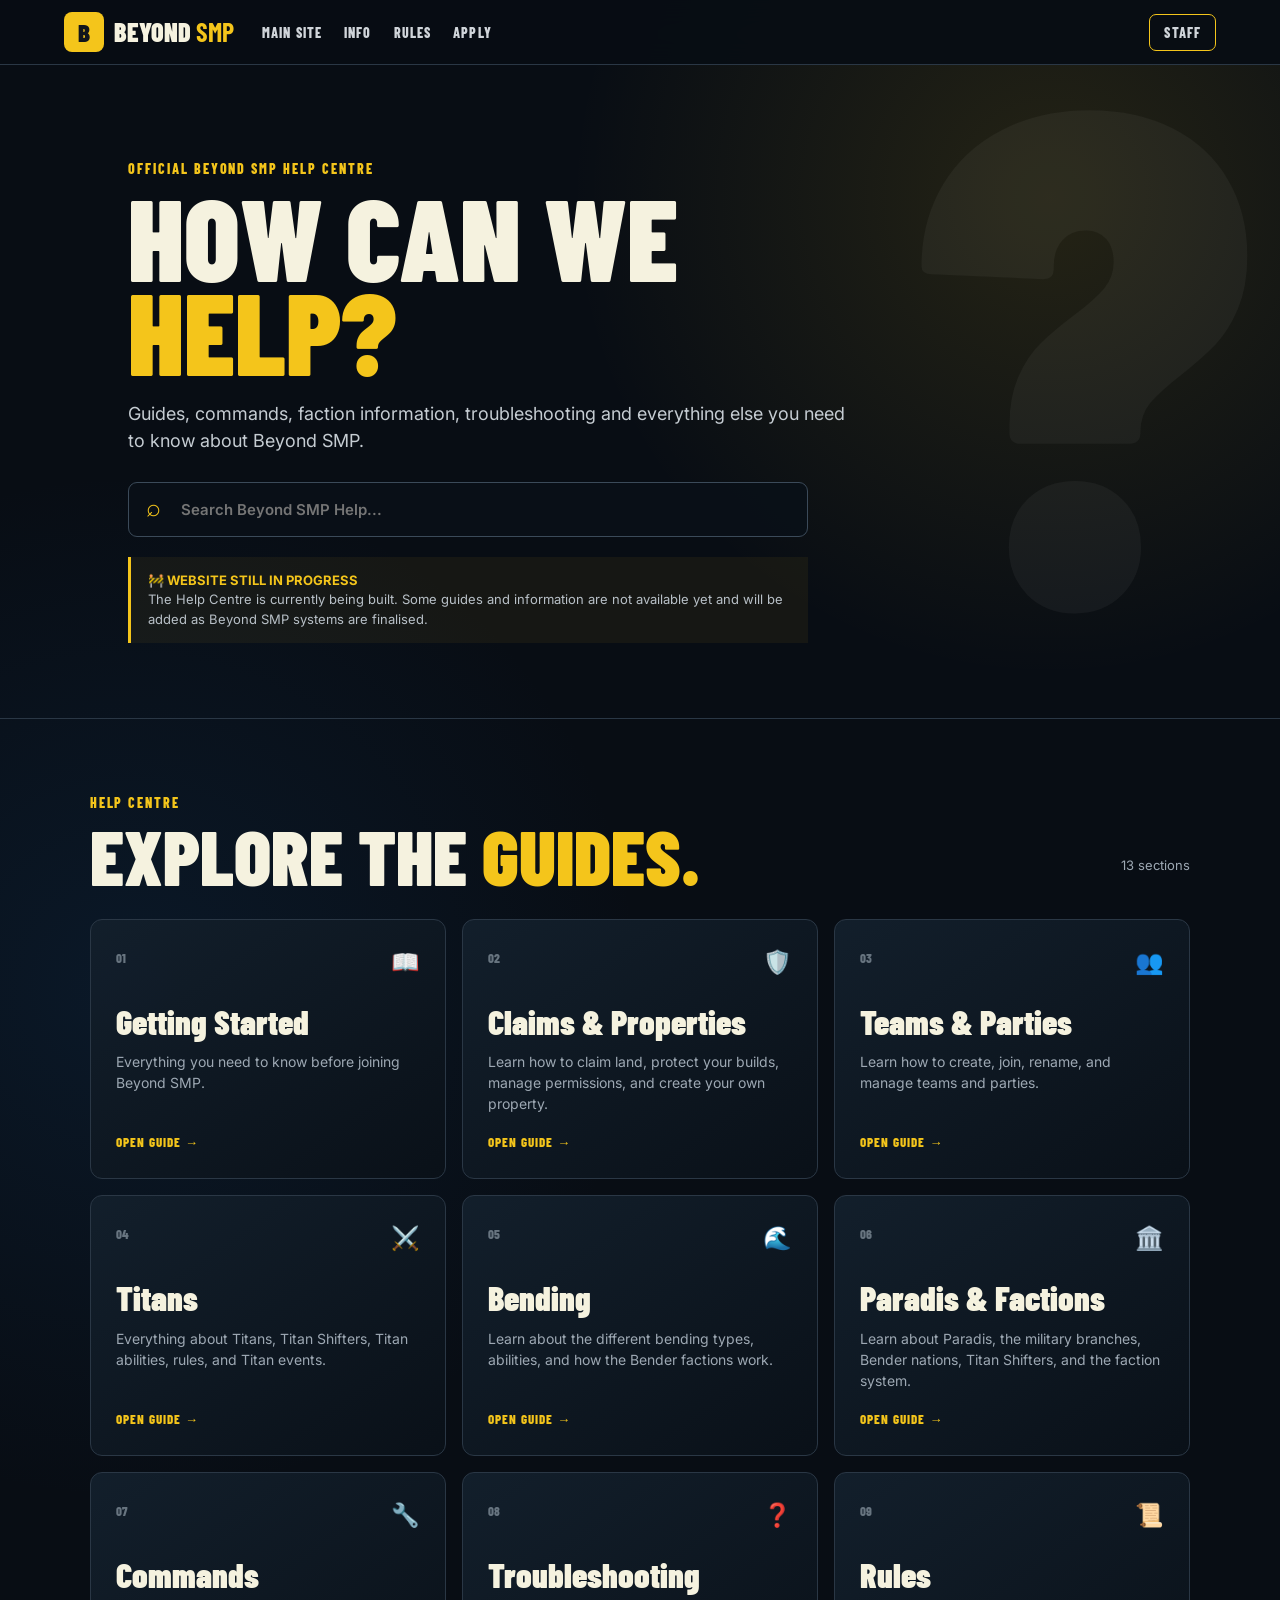
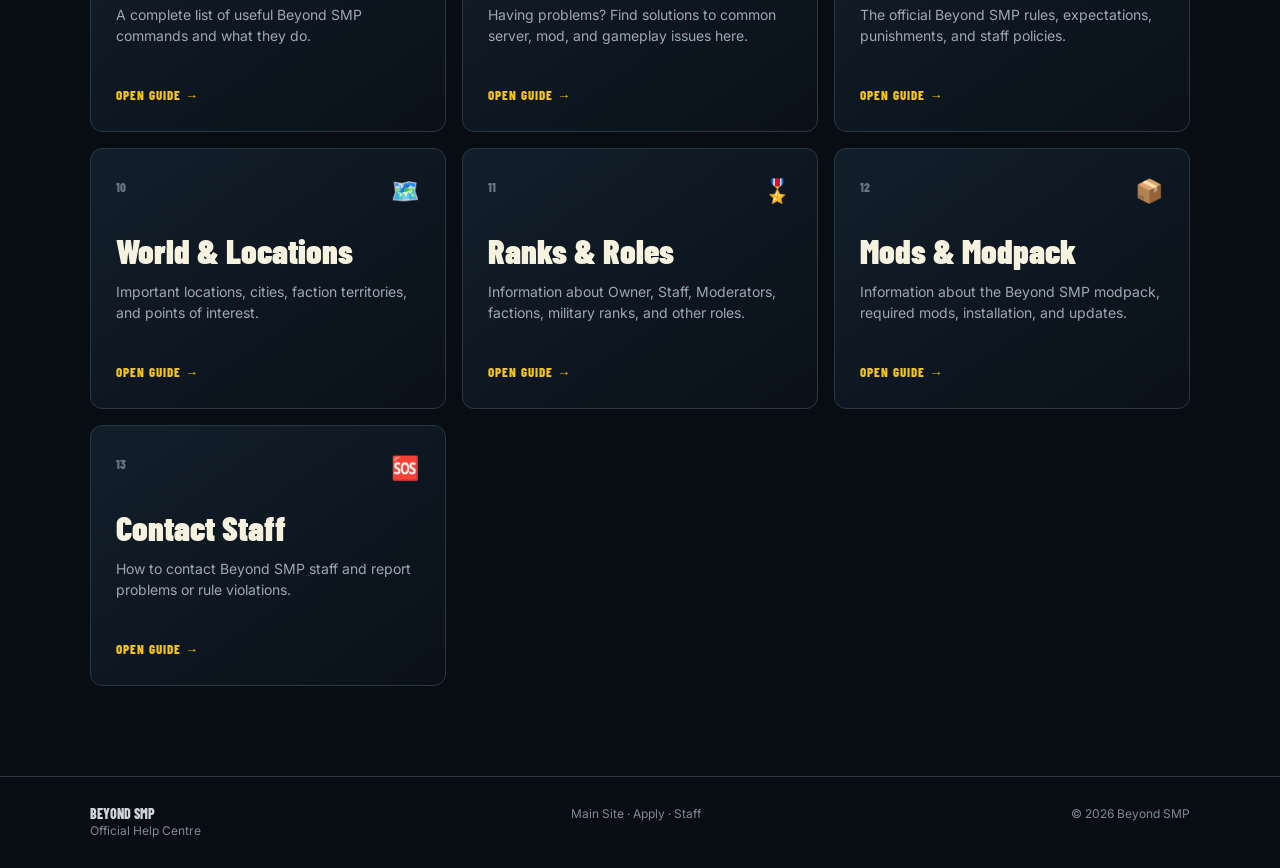
==== index.html @ e47d1566 "v1" ====
<!doctype html><html lang="en"><head>
<meta charset="utf-8"><meta name="viewport" content="width=device-width,initial-scale=1">
<meta name="theme-color" content="#080d14"><title>Help Centre — Beyond SMP</title>
<link rel="stylesheet" href="style.css"></head><body>
<header class="site-header"><a class="brand" href="https://beyond-smp.com"><span class="mark">B</span><span>BEYOND <b>SMP</b></span></a>
<nav><a href="https://beyond-smp.com">MAIN SITE</a><a href="https://info.beyond-smp.com">INFO</a><a href="https://rules.beyond-smp.com">RULES</a><a href="https://apply.beyond-smp.com">APPLY</a></nav>
<a class="staff" href="https://staff.beyond-smp.com">STAFF</a></header>
<main>
<section class="hero"><div class="hero-content"><p class="eyebrow">OFFICIAL BEYOND SMP HELP CENTRE</p>
<h1>HOW CAN WE<br><span>HELP?</span></h1>
<p class="lead">Guides, commands, faction information, troubleshooting and everything else you need to know about Beyond SMP.</p>
<div class="search"><span>⌕</span><input id="search" type="search" placeholder="Search Beyond SMP Help..."></div>
<div class="notice"><b>🚧 WEBSITE STILL IN PROGRESS</b><br>The Help Centre is currently being built. Some guides and information are not available yet and will be added as Beyond SMP systems are finalised.</div>
</div></section>
<section class="categories"><div class="section-head"><div><p class="eyebrow">HELP CENTRE</p><h2>EXPLORE THE <span>GUIDES.</span></h2></div><p id="count">13 sections</p></div>
<div class="grid" id="grid"><a class="card" data-search="getting started joining setup getting started" href="getting-started.html"><span class="num">01</span><span class="icon">📖</span><h3>Getting Started</h3><p>Everything you need to know before joining Beyond SMP.</p><strong>OPEN GUIDE →</strong></a><a class="card" data-search="claims properties land builds permissions claims & properties" href="claims-properties.html"><span class="num">02</span><span class="icon">🛡️</span><h3>Claims & Properties</h3><p>Learn how to claim land, protect your builds, manage permissions, and create your own property.</p><strong>OPEN GUIDE →</strong></a><a class="card" data-search="teams parties create join rename teams & parties" href="teams-parties.html"><span class="num">03</span><span class="icon">👥</span><h3>Teams & Parties</h3><p>Learn how to create, join, rename, and manage teams and parties.</p><strong>OPEN GUIDE →</strong></a><a class="card" data-search="titans shifters abilities events titans" href="titans.html"><span class="num">04</span><span class="icon">⚔️</span><h3>Titans</h3><p>Everything about Titans, Titan Shifters, Titan abilities, rules, and Titan events.</p><strong>OPEN GUIDE →</strong></a><a class="card" data-search="bending elements abilities factions bending" href="bending.html"><span class="num">05</span><span class="icon">🌊</span><h3>Bending</h3><p>Learn about the different bending types, abilities, and how the Bender factions work.</p><strong>OPEN GUIDE →</strong></a><a class="card" data-search="paradis factions military nations paradis & factions" href="paradis-factions.html"><span class="num">06</span><span class="icon">🏛️</span><h3>Paradis & Factions</h3><p>Learn about Paradis, the military branches, Bender nations, Titan Shifters, and the faction system.</p><strong>OPEN GUIDE →</strong></a><a class="card" data-search="commands server commands" href="commands.html"><span class="num">07</span><span class="icon">🔧</span><h3>Commands</h3><p>A complete list of useful Beyond SMP commands and what they do.</p><strong>OPEN GUIDE →</strong></a><a class="card" data-search="troubleshooting problems mods gameplay troubleshooting" href="troubleshooting.html"><span class="num">08</span><span class="icon">❓</span><h3>Troubleshooting</h3><p>Having problems? Find solutions to common server, mod, and gameplay issues here.</p><strong>OPEN GUIDE →</strong></a><a class="card" data-search="rules punishments staff policies rules" href="rules.html"><span class="num">09</span><span class="icon">📜</span><h3>Rules</h3><p>The official Beyond SMP rules, expectations, punishments, and staff policies.</p><strong>OPEN GUIDE →</strong></a><a class="card" data-search="world locations cities territories world & locations" href="world-locations.html"><span class="num">10</span><span class="icon">🗺️</span><h3>World & Locations</h3><p>Important locations, cities, faction territories, and points of interest.</p><strong>OPEN GUIDE →</strong></a><a class="card" data-search="ranks roles owner staff moderator ranks & roles" href="ranks-roles.html"><span class="num">11</span><span class="icon">🎖️</span><h3>Ranks & Roles</h3><p>Information about Owner, Staff, Moderators, factions, military ranks, and other roles.</p><strong>OPEN GUIDE →</strong></a><a class="card" data-search="mods modpack installation updates mods & modpack" href="mods-modpack.html"><span class="num">12</span><span class="icon">📦</span><h3>Mods & Modpack</h3><p>Information about the Beyond SMP modpack, required mods, installation, and updates.</p><strong>OPEN GUIDE →</strong></a><a class="card" data-search="contact staff report support contact staff" href="contact-staff.html"><span class="num">13</span><span class="icon">🆘</span><h3>Contact Staff</h3><p>How to contact Beyond SMP staff and report problems or rule violations.</p><strong>OPEN GUIDE →</strong></a></div><div id="empty" class="empty" hidden><div>🔎</div><h3>No guides found</h3><p>Try a different search term.</p></div></section></main>
<footer><div><b>BEYOND SMP</b>Official Help Centre</div><div><a href="https://beyond-smp.com">Main Site</a> · <a href="https://apply.beyond-smp.com">Apply</a> · <a href="https://staff.beyond-smp.com">Staff</a></div><div>© 2026 Beyond SMP</div></footer>
<script>
const s=document.getElementById('search'),cards=[...document.querySelectorAll('.card')],count=document.getElementById('count'),empty=document.getElementById('empty');
s.addEventListener('input',()=>{let q=s.value.toLowerCase().trim(),n=0;cards.forEach(c=>{let show=!q||(c.dataset.search+' '+c.textContent).toLowerCase().includes(q);c.hidden=!show;if(show)n++});count.textContent=n+' section'+(n===1?'':'s');empty.hidden=n!==0});
</script></body></html>
---- style.css ----
@import url('https://fonts.googleapis.com/css2?family=Barlow+Condensed:wght@600;700;800;900&family=Inter:wght@400;500;600;700;800&display=swap');
:root{--bg:#080d14;--panel:#101923;--text:#f5f2df;--muted:#9da8b3;--line:#2a3745;--gold:#f4c51b;--gold2:#ffdf55}
*{box-sizing:border-box}html{scroll-behavior:smooth}body{margin:0;background:radial-gradient(circle at 82% 8%,rgba(244,197,27,.12),transparent 30rem),radial-gradient(circle at 10% 40%,rgba(20,70,120,.2),transparent 32rem),var(--bg);color:var(--text);font-family:Inter,Arial,sans-serif;line-height:1.5}a{color:inherit;text-decoration:none}
.site-header{position:sticky;top:0;z-index:10;display:flex;align-items:center;gap:28px;padding:12px 5vw;border-bottom:1px solid var(--line);background:rgba(8,13,20,.94);backdrop-filter:blur(14px)}
.brand{display:flex;align-items:center;gap:10px;font:900 26px/1 "Barlow Condensed";white-space:nowrap}.brand b{color:var(--gold)}.mark{display:grid;place-items:center;width:40px;height:40px;border-radius:8px;background:var(--gold);color:#10151c;font:900 25px/1 "Barlow Condensed"}
nav{display:flex;gap:22px;flex:1;flex-wrap:wrap}nav a,.staff{font:800 14px "Barlow Condensed";letter-spacing:.08em;color:#d0d5da}nav a:hover,.staff:hover{color:var(--gold)}.staff{border:1px solid var(--gold);border-radius:7px;padding:9px 14px}
.hero{min-height:650px;padding:95px 10vw 75px;display:flex;align-items:center;border-bottom:1px solid var(--line);position:relative;overflow:hidden}.hero:before{content:"?";position:absolute;right:2vw;top:0;font:900 55vw/.75 "Barlow Condensed";color:rgba(255,255,255,.045);pointer-events:none}.hero-content{position:relative;z-index:1;max-width:980px}.eyebrow{color:var(--gold);font:800 14px "Barlow Condensed";letter-spacing:.14em;margin:0 0 12px}.hero h1{margin:0 0 22px;font:900 clamp(70px,9vw,140px)/.82 "Barlow Condensed"}.hero h1 span,.section-head h2 span{color:var(--gold)}.lead{max-width:720px;color:#c5ccd2;font-size:18px;margin:0 0 28px}
.search{width:min(680px,100%);position:relative}.search span{position:absolute;left:18px;top:50%;transform:translateY(-53%);color:var(--gold);font-size:25px}.search input{width:100%;padding:17px 20px 17px 52px;border:1px solid #3b4a59;border-radius:9px;outline:none;background:rgba(9,16,24,.9);color:var(--text);font:600 15px Inter}.search input:focus{border-color:var(--gold);box-shadow:0 0 0 3px rgba(244,197,27,.1)}.notice{margin-top:20px;max-width:680px;padding:14px 17px;border-left:3px solid var(--gold);background:rgba(244,197,27,.055);color:#b8c0c7;font-size:13px}.notice b{color:var(--gold)}
.categories{padding:75px 7vw 90px}.section-head{display:flex;justify-content:space-between;align-items:end;gap:20px;margin-bottom:30px}.section-head h2{margin:0;font:900 clamp(48px,6vw,82px)/.85 "Barlow Condensed"}.section-head p:last-child{color:var(--muted);font-size:13px}
.grid{display:grid;grid-template-columns:repeat(3,1fr);gap:16px}.card{position:relative;min-height:250px;padding:25px;border:1px solid var(--line);border-radius:12px;background:linear-gradient(145deg,rgba(19,31,44,.96),rgba(10,16,24,.96));overflow:hidden;transition:.2s}.card:hover{transform:translateY(-4px);border-color:#68788a;box-shadow:0 14px 35px rgba(0,0,0,.24)}.num{color:#687580;font:800 13px "Barlow Condensed"}.icon{float:right;font-size:23px}.card h3{margin:38px 0 8px;font:900 34px/.9 "Barlow Condensed"}.card p{color:var(--muted);font-size:14px;min-height:64px}.card strong{color:var(--gold);font:800 13px "Barlow Condensed";letter-spacing:.08em}.empty{text-align:center;padding:70px 20px;color:var(--muted)}.empty div{font-size:40px}.empty h3{color:var(--text);font:900 34px "Barlow Condensed";margin:10px 0 4px}
footer{display:flex;justify-content:space-between;gap:20px;padding:28px 7vw;border-top:1px solid var(--line);color:#7f8994;font-size:12px}footer b{display:block;color:#d1d5d9;font:800 14px "Barlow Condensed"}footer a:hover{color:var(--gold)}
@media(max-width:900px){.site-header{flex-wrap:wrap}.grid{grid-template-columns:repeat(2,1fr)}}@media(max-width:620px){.site-header{padding:11px 15px;gap:14px}.brand{font-size:22px}.mark{width:36px;height:36px}nav{order:3;width:100%;flex-basis:100%;gap:15px}nav a{font-size:12px}.staff{margin-left:auto}.hero{min-height:650px;padding:75px 22px 65px}.hero h1{font-size:68px}.lead{font-size:15px}.categories{padding:55px 18px 70px}.section-head{align-items:start;flex-direction:column}.section-head h2{font-size:60px}.grid{grid-template-columns:1fr}.card{min-height:225px}footer{flex-direction:column;gap:12px}}
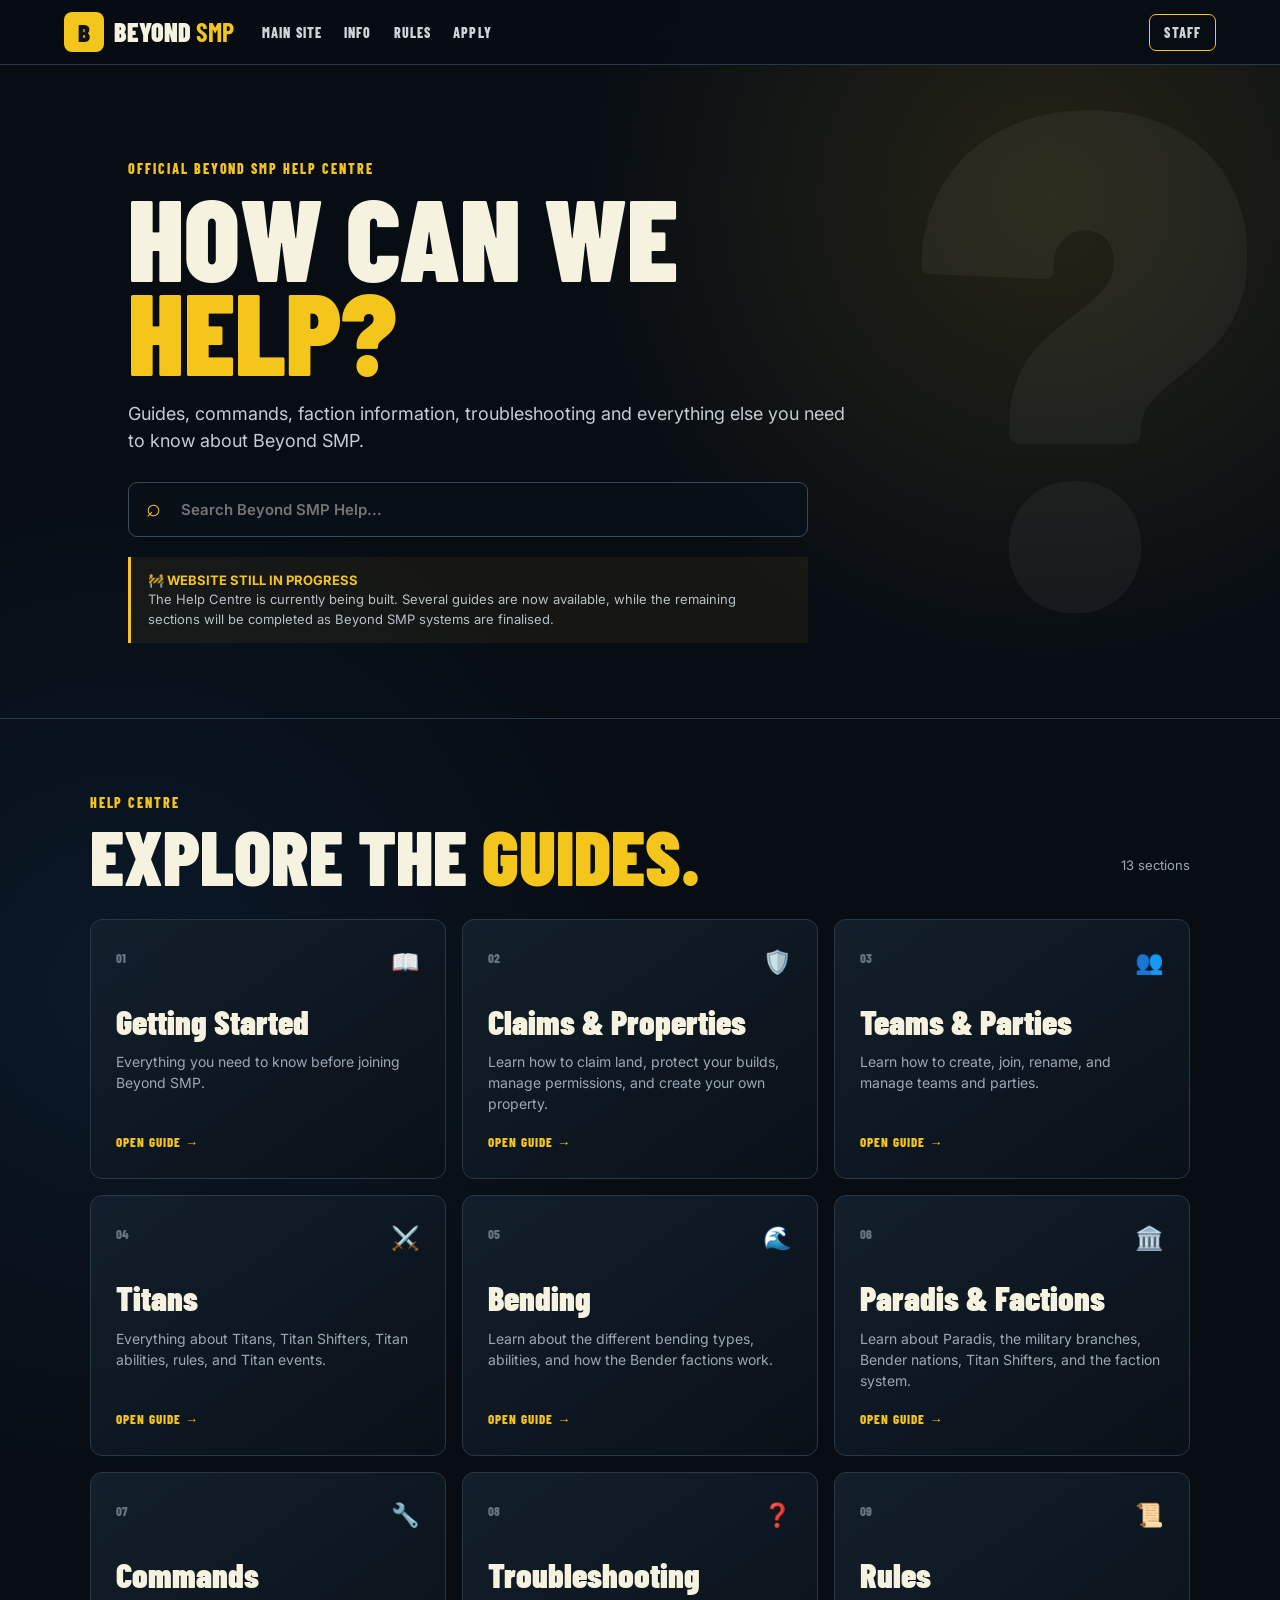
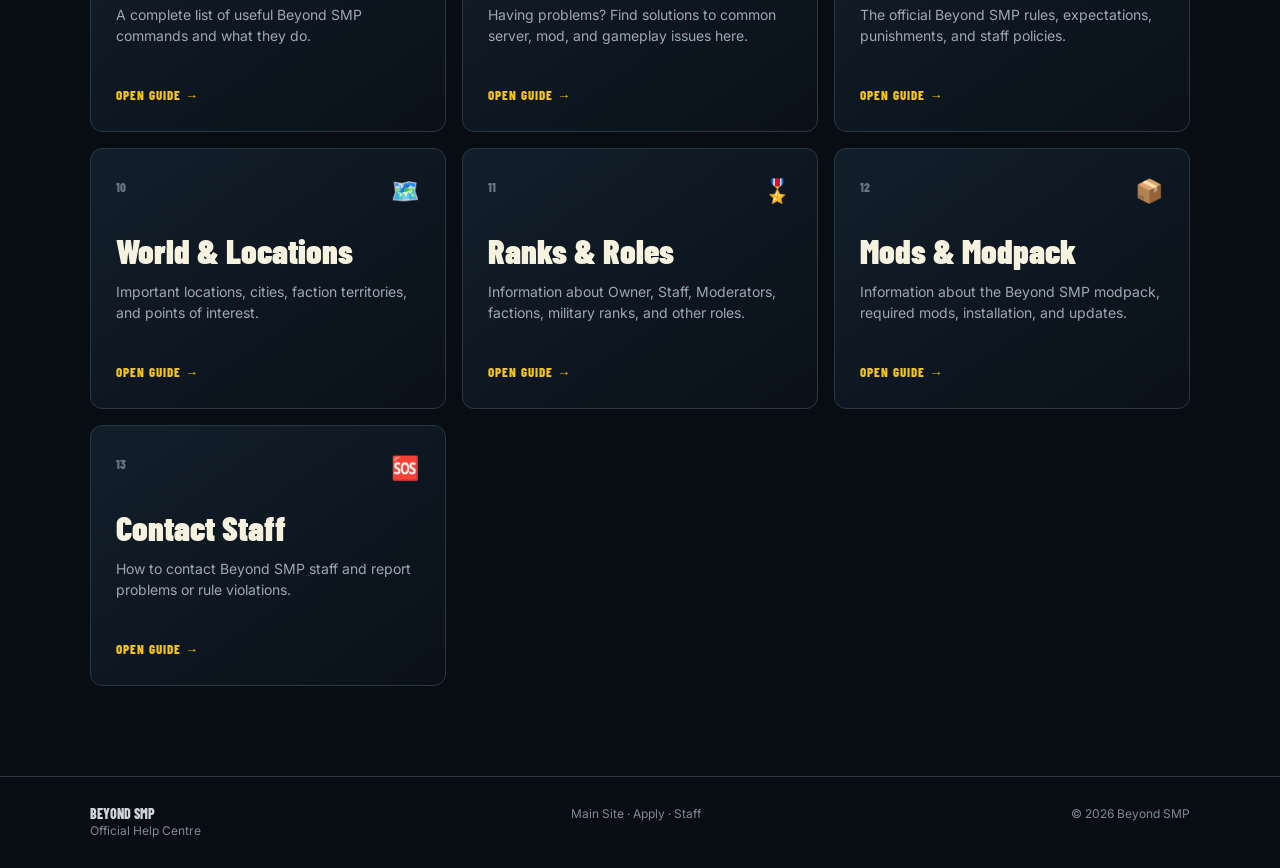
==== commit 60b2e29a: "v2" ====
--- a/index.html
+++ b/index.html
@@ -10,7 +10,7 @@
 <h1>HOW CAN WE<br><span>HELP?</span></h1>
 <p class="lead">Guides, commands, faction information, troubleshooting and everything else you need to know about Beyond SMP.</p>
 <div class="search"><span>⌕</span><input id="search" type="search" placeholder="Search Beyond SMP Help..."></div>
-<div class="notice"><b>🚧 WEBSITE STILL IN PROGRESS</b><br>The Help Centre is currently being built. Some guides and information are not available yet and will be added as Beyond SMP systems are finalised.</div>
+<div class="notice"><b>🚧 WEBSITE STILL IN PROGRESS</b><br>The Help Centre is currently being built. Several guides are now available, while the remaining sections will be completed as Beyond SMP systems are finalised.</div>
 </div></section>
 <section class="categories"><div class="section-head"><div><p class="eyebrow">HELP CENTRE</p><h2>EXPLORE THE <span>GUIDES.</span></h2></div><p id="count">13 sections</p></div>
 <div class="grid" id="grid"><a class="card" data-search="getting started joining setup getting started" href="getting-started.html"><span class="num">01</span><span class="icon">📖</span><h3>Getting Started</h3><p>Everything you need to know before joining Beyond SMP.</p><strong>OPEN GUIDE →</strong></a><a class="card" data-search="claims properties land builds permissions claims & properties" href="claims-properties.html"><span class="num">02</span><span class="icon">🛡️</span><h3>Claims & Properties</h3><p>Learn how to claim land, protect your builds, manage permissions, and create your own property.</p><strong>OPEN GUIDE →</strong></a><a class="card" data-search="teams parties create join rename teams & parties" href="teams-parties.html"><span class="num">03</span><span class="icon">👥</span><h3>Teams & Parties</h3><p>Learn how to create, join, rename, and manage teams and parties.</p><strong>OPEN GUIDE →</strong></a><a class="card" data-search="titans shifters abilities events titans" href="titans.html"><span class="num">04</span><span class="icon">⚔️</span><h3>Titans</h3><p>Everything about Titans, Titan Shifters, Titan abilities, rules, and Titan events.</p><strong>OPEN GUIDE →</strong></a><a class="card" data-search="bending elements abilities factions bending" href="bending.html"><span class="num">05</span><span class="icon">🌊</span><h3>Bending</h3><p>Learn about the different bending types, abilities, and how the Bender factions work.</p><strong>OPEN GUIDE →</strong></a><a class="card" data-search="paradis factions military nations paradis & factions" href="paradis-factions.html"><span class="num">06</span><span class="icon">🏛️</span><h3>Paradis & Factions</h3><p>Learn about Paradis, the military branches, Bender nations, Titan Shifters, and the faction system.</p><strong>OPEN GUIDE →</strong></a><a class="card" data-search="commands server commands" href="commands.html"><span class="num">07</span><span class="icon">🔧</span><h3>Commands</h3><p>A complete list of useful Beyond SMP commands and what they do.</p><strong>OPEN GUIDE →</strong></a><a class="card" data-search="troubleshooting problems mods gameplay troubleshooting" href="troubleshooting.html"><span class="num">08</span><span class="icon">❓</span><h3>Troubleshooting</h3><p>Having problems? Find solutions to common server, mod, and gameplay issues here.</p><strong>OPEN GUIDE →</strong></a><a class="card" data-search="rules punishments staff policies rules" href="rules.html"><span class="num">09</span><span class="icon">📜</span><h3>Rules</h3><p>The official Beyond SMP rules, expectations, punishments, and staff policies.</p><strong>OPEN GUIDE →</strong></a><a class="card" data-search="world locations cities territories world & locations" href="world-locations.html"><span class="num">10</span><span class="icon">🗺️</span><h3>World & Locations</h3><p>Important locations, cities, faction territories, and points of interest.</p><strong>OPEN GUIDE →</strong></a><a class="card" data-search="ranks roles owner staff moderator ranks & roles" href="ranks-roles.html"><span class="num">11</span><span class="icon">🎖️</span><h3>Ranks & Roles</h3><p>Information about Owner, Staff, Moderators, factions, military ranks, and other roles.</p><strong>OPEN GUIDE →</strong></a><a class="card" data-search="mods modpack installation updates mods & modpack" href="mods-modpack.html"><span class="num">12</span><span class="icon">📦</span><h3>Mods & Modpack</h3><p>Information about the Beyond SMP modpack, required mods, installation, and updates.</p><strong>OPEN GUIDE →</strong></a><a class="card" data-search="contact staff report support contact staff" href="contact-staff.html"><span class="num">13</span><span class="icon">🆘</span><h3>Contact Staff</h3><p>How to contact Beyond SMP staff and report problems or rule violations.</p><strong>OPEN GUIDE →</strong></a></div><div id="empty" class="empty" hidden><div>🔎</div><h3>No guides found</h3><p>Try a different search term.</p></div></section></main>
